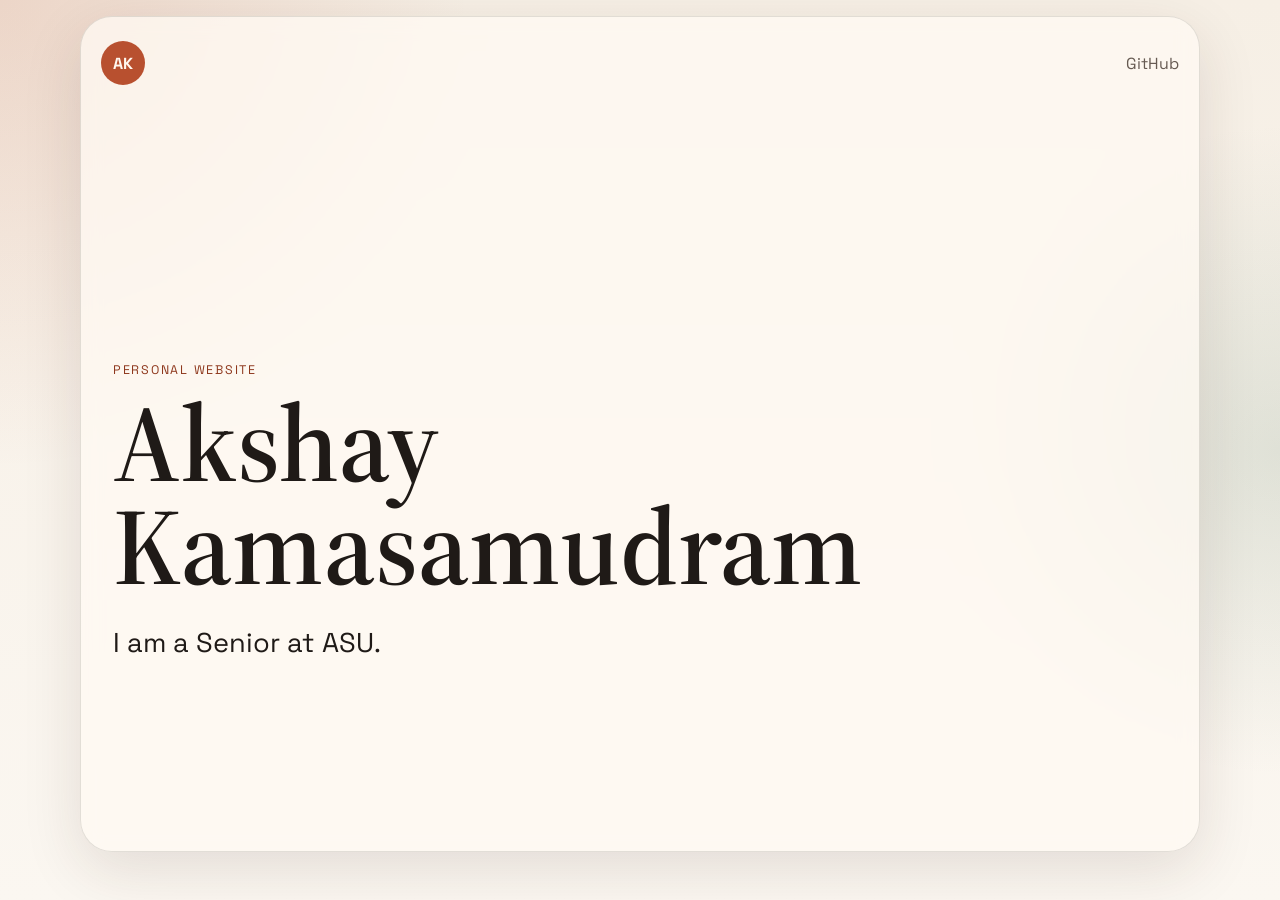
==== index.html @ 3f8f552d "Add files via upload" ====
<!DOCTYPE html>
<html lang="en">
  <head>
    <meta charset="UTF-8" />
    <meta name="viewport" content="width=device-width, initial-scale=1.0" />
    <title>Akshay Kamasamudram</title>
    <meta
      name="description"
      content="Personal website for Akshay Kamasamudram, a Senior at ASU."
    />
    <link rel="preconnect" href="https://fonts.googleapis.com" />
    <link rel="preconnect" href="https://fonts.gstatic.com" crossorigin />
    <link
      href="https://fonts.googleapis.com/css2?family=Space+Grotesk:wght@400;500;700&family=Source+Serif+4:opsz,wght@8..60,400;600&display=swap"
      rel="stylesheet"
    />
    <link rel="stylesheet" href="styles.css" />
  </head>
  <body>
    <div class="page-shell">
      <header class="hero simple-hero">
        <nav class="topbar">
          <span class="brand">AK</span>
          <div class="nav-links">
            <a href="https://github.com/akshay-kama" target="_blank" rel="noreferrer">GitHub</a>
          </div>
        </nav>

        <div class="hero-copy">
          <p class="eyebrow">Personal Website</p>
          <h1>Akshay Kamasamudram</h1>
          <p class="intro">I am a Senior at ASU.</p>
        </div>
      </header>
    </div>

  </body>
</html>
---- styles.css ----
:root {
  --bg: #f6efe5;
  --bg-accent: #efe2d1;
  --surface: rgba(255, 250, 243, 0.74);
  --surface-strong: #fff9f1;
  --text: #1f1a17;
  --muted: #665a52;
  --line: rgba(31, 26, 23, 0.12);
  --brand: #b8502f;
  --brand-dark: #8e381d;
  --shadow: 0 18px 60px rgba(54, 35, 23, 0.12);
  --radius-lg: 28px;
  --radius-md: 18px;
  --radius-sm: 12px;
}

* {
  box-sizing: border-box;
}

html {
  scroll-behavior: smooth;
}

body {
  margin: 0;
  min-height: 100vh;
  font-family: "Space Grotesk", sans-serif;
  color: var(--text);
  background:
    radial-gradient(circle at top left, rgba(184, 80, 47, 0.16), transparent 30%),
    radial-gradient(circle at right center, rgba(109, 143, 122, 0.18), transparent 24%),
    linear-gradient(180deg, var(--bg) 0%, #fbf7f1 100%);
}

a {
  color: inherit;
  text-decoration: none;
}

.page-shell {
  width: min(1120px, calc(100% - 2rem));
  margin: 0 auto;
  padding: 1rem 0 3rem;
}

.hero,
.section,
.contact-panel {
  position: relative;
  overflow: hidden;
  border: 1px solid var(--line);
  background: var(--surface);
  backdrop-filter: blur(10px);
  box-shadow: var(--shadow);
}

.hero {
  display: grid;
  grid-template-columns: 1.4fr 0.8fr;
  gap: 2rem;
  padding: 1rem;
  border-radius: 32px;
  min-height: calc(100vh - 4rem);
  align-items: start;
}

.topbar {
  grid-column: 1 / -1;
  display: flex;
  align-items: center;
  justify-content: space-between;
  padding: 0.5rem 0.25rem;
}

.brand {
  display: inline-flex;
  align-items: center;
  justify-content: center;
  width: 44px;
  height: 44px;
  border-radius: 999px;
  background: var(--brand);
  color: #fff7ef;
  font-weight: 700;
}

.nav-links {
  display: flex;
  gap: 1rem;
  color: var(--muted);
}

.hero-copy,
.hero-card,
.section,
.contact-panel {
  border-radius: var(--radius-lg);
}

.hero-copy {
  padding: 6rem 1rem 2.5rem;
  max-width: 720px;
}

.eyebrow,
.section-label,
.project-type,
.card-label {
  text-transform: uppercase;
  letter-spacing: 0.14em;
  font-size: 0.78rem;
  color: var(--brand-dark);
}

h1,
h2,
h3 {
  margin: 0;
  line-height: 0.95;
}

h1,
h2 {
  font-family: "Source Serif 4", serif;
  font-weight: 600;
}

h1 {
  font-size: clamp(3.6rem, 10vw, 6.8rem);
  margin-top: 0.6rem;
}

h2 {
  font-size: clamp(2rem, 5vw, 3.4rem);
  max-width: 12ch;
}

h3 {
  font-size: 1.35rem;
  margin: 0.5rem 0 0.8rem;
}

.intro,
.section-body,
.project-card p,
.hero-card li,
.contact-links {
  color: var(--muted);
  line-height: 1.7;
  font-size: 1.02rem;
}

.intro {
  max-width: 20rem;
  margin: 1.4rem 0 0;
  font-size: clamp(1.2rem, 2.6vw, 1.7rem);
  color: var(--text);
}

.hero-actions {
  display: flex;
  flex-wrap: wrap;
  gap: 0.9rem;
  margin-top: 2rem;
}

.button {
  display: inline-flex;
  align-items: center;
  justify-content: center;
  min-height: 48px;
  padding: 0 1.2rem;
  border-radius: 999px;
  border: 1px solid transparent;
  transition: transform 180ms ease, background-color 180ms ease, border-color 180ms ease;
}

.button:hover {
  transform: translateY(-2px);
}

.button.primary {
  background: var(--brand);
  color: #fff8f2;
}

.button.secondary {
  border-color: var(--line);
  background: rgba(255, 255, 255, 0.4);
}

.hero-card {
  align-self: end;
  padding: 1.5rem;
  background: linear-gradient(180deg, rgba(255, 249, 241, 0.92), rgba(239, 226, 209, 0.92));
}

.hero-card ul {
  margin: 1rem 0 0;
  padding-left: 1.2rem;
}

.section,
.contact-panel {
  margin-top: 1.2rem;
  padding: 2rem;
}

.section-grid {
  display: grid;
  grid-template-columns: 0.9fr 1.1fr;
  gap: 2rem;
}

.section-body p:first-child {
  margin-top: 0;
}

.section-heading {
  margin-bottom: 1.4rem;
}

.cards {
  display: grid;
  grid-template-columns: repeat(3, minmax(0, 1fr));
  gap: 1rem;
}

.project-card {
  padding: 1.4rem;
  border-radius: var(--radius-md);
  border: 1px solid var(--line);
  background: var(--surface-strong);
  transform: translateY(16px);
  opacity: 0;
  transition: transform 600ms ease, opacity 600ms ease;
}

.contact-panel {
  display: grid;
  grid-template-columns: 1fr auto;
  gap: 1rem;
  align-items: center;
}

.contact-links {
  display: flex;
  flex-wrap: wrap;
  gap: 1rem 1.4rem;
}

.contact-links a {
  font-weight: 500;
  color: var(--brand-dark);
}

.reveal {
  transform: translateY(0);
  opacity: 1;
}

.simple-hero {
  grid-template-columns: 1fr;
}

@media (max-width: 860px) {
  .hero,
  .section-grid,
  .contact-panel,
  .cards {
    grid-template-columns: 1fr;
  }

  .hero-copy {
    padding-right: 0.4rem;
  }

  .topbar {
    flex-direction: column;
    align-items: flex-start;
    gap: 1rem;
  }
}

@media (max-width: 560px) {
  .page-shell {
    width: min(100% - 1rem, 1120px);
  }

  .hero,
  .section,
  .contact-panel {
    padding: 1.2rem;
  }

  h1 {
    line-height: 1;
  }

  .nav-links,
  .hero-actions,
  .contact-links {
    flex-direction: column;
    align-items: flex-start;
  }
}
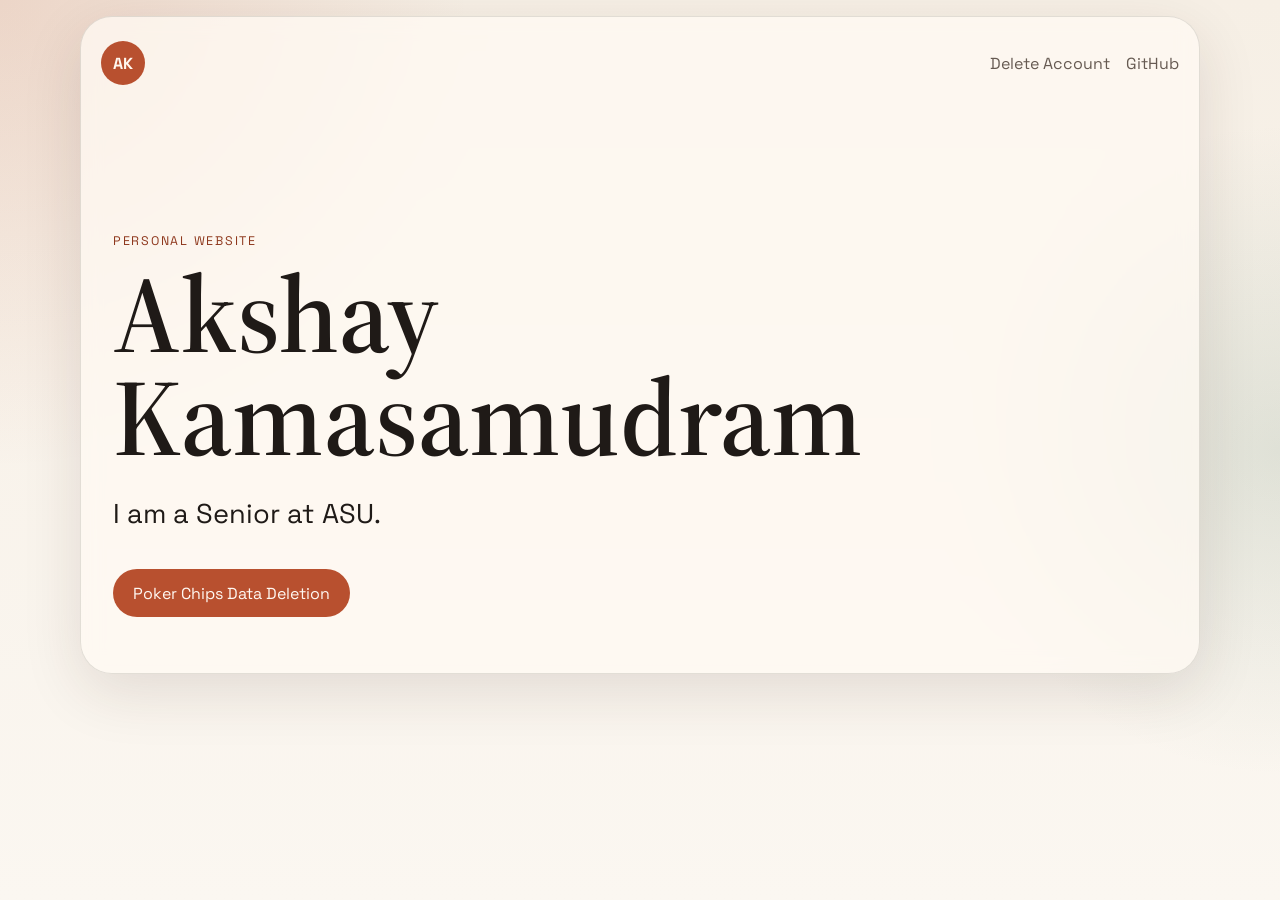
==== commit 2d55ddfd: "Add files via upload" ====
--- a/index.html
+++ b/index.html
@@ -22,6 +22,7 @@
         <nav class="topbar">
           <span class="brand">AK</span>
           <div class="nav-links">
+            <a href="delete-account.html">Delete Account</a>
             <a href="https://github.com/akshay-kama" target="_blank" rel="noreferrer">GitHub</a>
           </div>
         </nav>
@@ -30,6 +31,9 @@
           <p class="eyebrow">Personal Website</p>
           <h1>Akshay Kamasamudram</h1>
           <p class="intro">I am a Senior at ASU.</p>
+          <div class="hero-actions">
+            <a class="button primary" href="delete-account.html">Poker Chips Data Deletion</a>
+          </div>
         </div>
       </header>
     </div>
--- a/styles.css
+++ b/styles.css
@@ -262,6 +262,30 @@
 
 .simple-hero {
   grid-template-columns: 1fr;
+  min-height: auto;
+}
+
+.deletion-hero {
+  min-height: auto;
+}
+
+.deletion-section h2 {
+  max-width: 14ch;
+}
+
+.detail-list {
+  margin: 0 0 1rem;
+  padding-left: 1.2rem;
+  color: var(--muted);
+  line-height: 1.7;
+}
+
+.detail-list li + li {
+  margin-top: 0.45rem;
+}
+
+.deletion-contact {
+  margin-bottom: 1rem;
 }
 
 @media (max-width: 860px) {
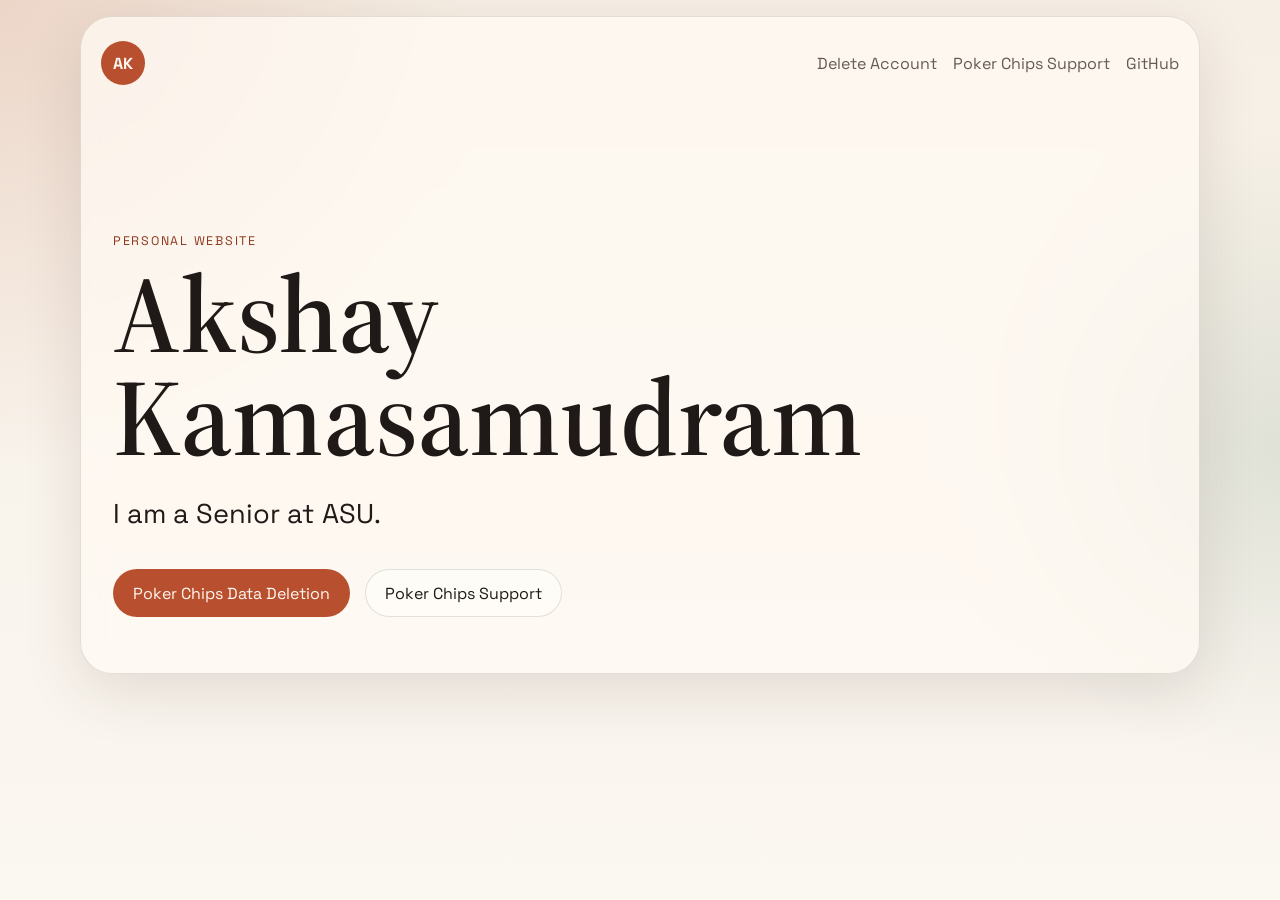
==== commit cc819b09: "Update index.html" ====
--- a/index.html
+++ b/index.html
@@ -23,6 +23,7 @@
           <span class="brand">AK</span>
           <div class="nav-links">
             <a href="delete-account.html">Delete Account</a>
+            <a href="support.html">Poker Chips Support</a>
             <a href="https://github.com/akshay-kama" target="_blank" rel="noreferrer">GitHub</a>
           </div>
         </nav>
@@ -33,6 +34,7 @@
           <p class="intro">I am a Senior at ASU.</p>
           <div class="hero-actions">
             <a class="button primary" href="delete-account.html">Poker Chips Data Deletion</a>
+            <a class="button secondary" href="support.html">Poker Chips Support</a>
           </div>
         </div>
       </header>
